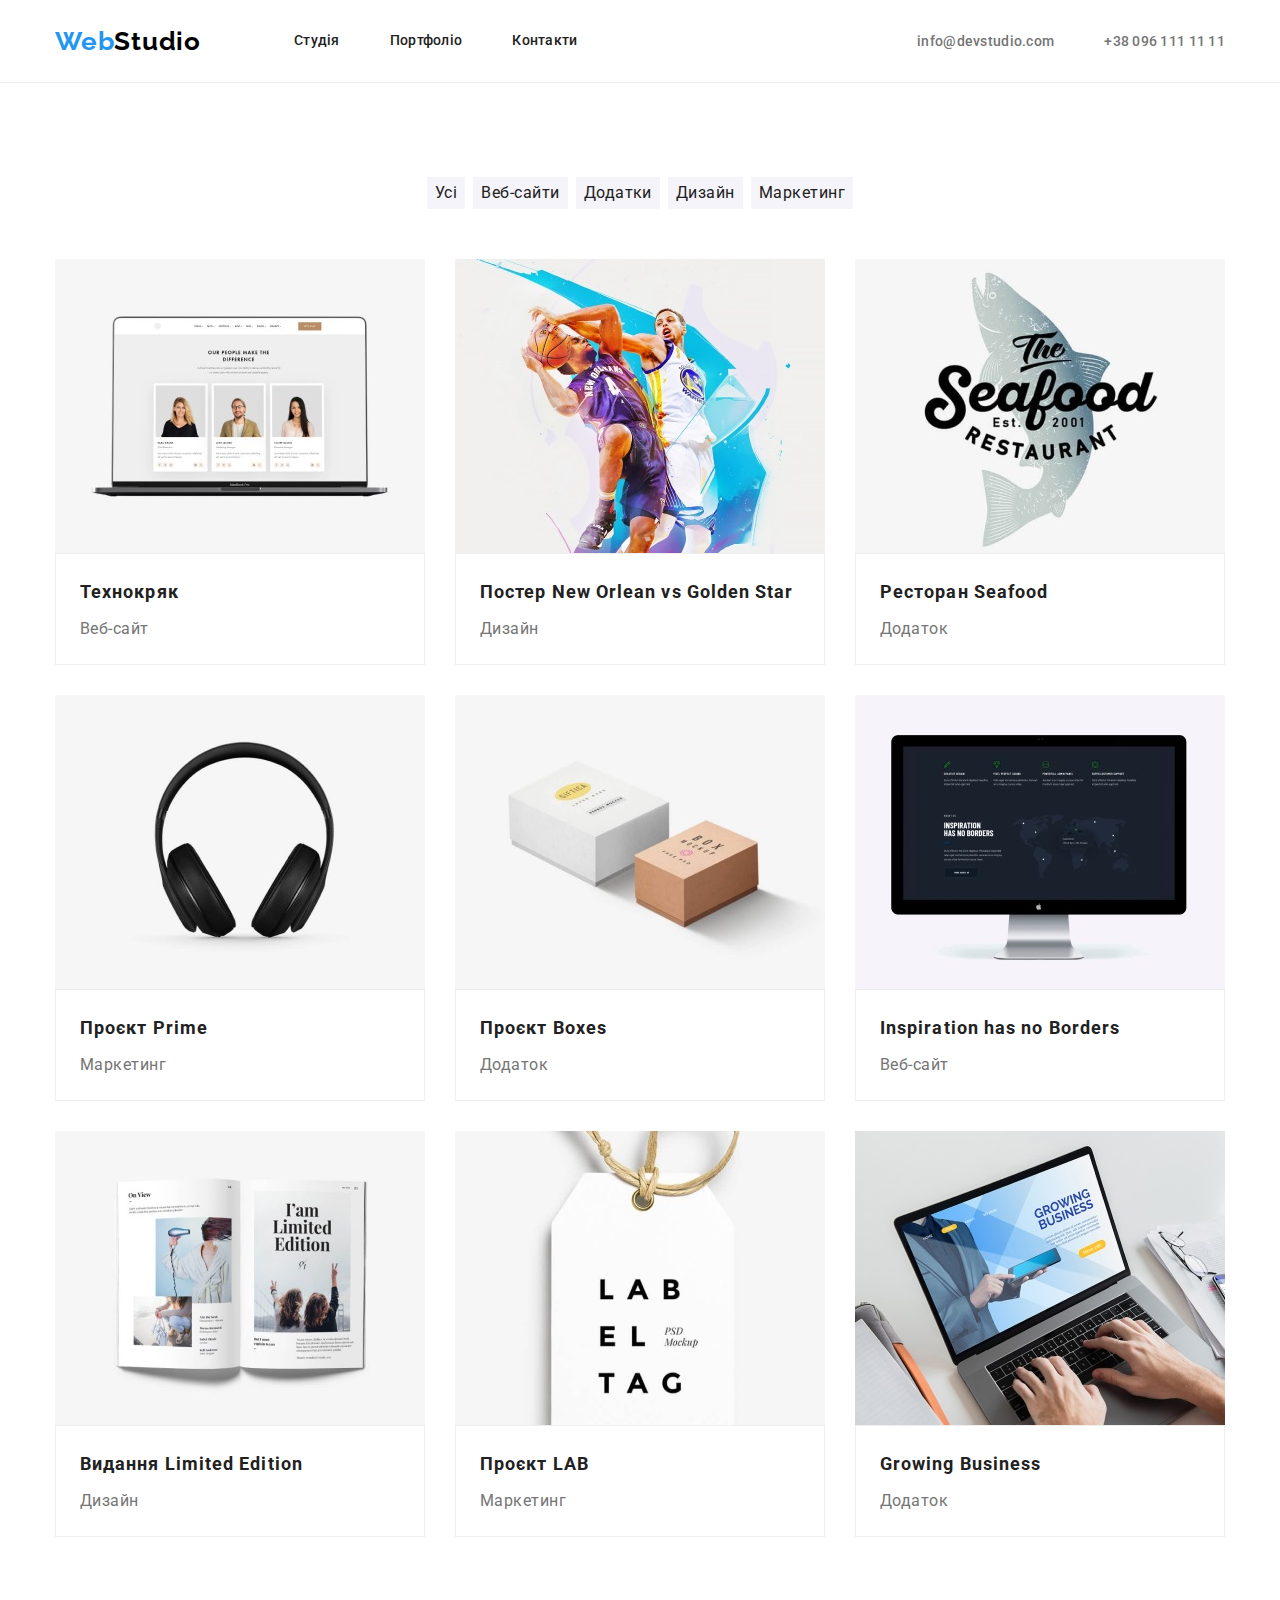
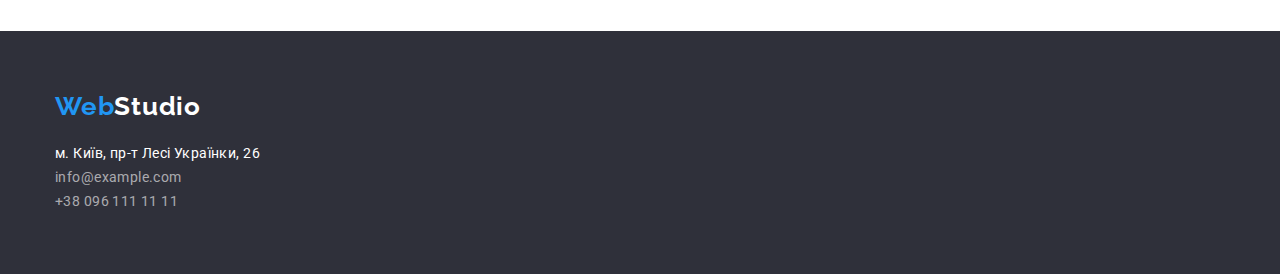
==== portfolio.html @ 63d6c664 "Initial commit" ====
<!DOCTYPE html>
<html lang="en">
  <head>
    <meta charset="UTF-8" />
    <meta http-equiv="X-UA-Compatible" content="IE=edge" />
    <meta name="viewport" content="width=device-width, initial-scale=1.0" />
    <link rel="preconnect" href="https://fonts.googleapis.com" />
    <link rel="preconnect" href="https://fonts.gstatic.com" crossorigin />
    <link
      href="https://fonts.googleapis.com/css2?family=Raleway:wght@500;700&family=Roboto:wght@400;500;700;900&display=swap"
      rel="stylesheet"
    />
    <link
      rel="stylesheet"
      href="https://cdnjs.cloudflare.com/ajax/libs/modern-normalize/0.6.0/modern-normalize.min.css"
    />
    <link rel="stylesheet" href="./css/styles.css" />
    <title>Portfolio</title>
  </head>
  <body class="body">
    <header class="header">
      <div class="container container-nav">
        <nav class="nav">
          <a class="link logo-link" href="">
            <span class="logocolor">Web</span><span class="logo">Studio</span>
          </a>
          <ul class="list-nav">
            <li class="list-item"><a class="nav-link" href="./index.html">Студія</a></li>
            <li class="list-item"><a class="nav-link" href="./portfolio.html">Портфоліо</a></li>
            <li class="list-item"><a class="nav-link" href="">Контакти</a></li>
          </ul>
        </nav>
        <!-- Контактні дані -->
        <ul class="contacts-list">
          <li class="list-item">
            <a class="link" href="mailto:info@devstudio.com"
              >info@devstudio.com</a
            >
          </li>
          <li class="list-item">
            <a class="link" href="tel:+380961111111">+38 096 111 11 11</a>
          </li>
        </ul>
      </div>
    </header>

    <!-- Наші проекти -->
    <main>
      <section class="section">
        <div class="container">
          <h1 class="visually-hidden">Наше поротфоліо</h1>
          <ul class="filtr-list">
            <li>
              <button class="filtr" type="button">Усі</button>
            </li>
            <li>
              <button class="filtr" type="button">Веб-сайти</button>
            </li>
            <li>
              <button class="filtr" type="button">Додатки</button>
            </li>
            <li>
              <button class="filtr" type="button">Дизайн</button>
            </li>
            <li>
              <button class="filtr" type="button">Маркетинг</button>
            </li>
          </ul>

          <ul class="list photo-list">
            <li class="photo">
              <img
                src="./img-portfolio/img-1.jpg"
                alt="вебсайт Технокряк"
                width="370"
              />
              <div class="photo-items">
                <h3 class="photo-subtitle">Технокряк</h3>
                <p class="photo-text">Веб-сайт</p>
              </div>
            </li>
            <li class="photo">
              <img src="./img-portfolio/img-2.jpg" alt="Постер" width="370" />
              <div class="photo-items">
                <h3 class="photo-subtitle">Постер New Orlean vs Golden Star</h3>
                <p class="photo-text">Дизайн</p>
              </div>
            </li>
            <li class="photo">
              <img
                src="./img-portfolio/img-3.jpg"
                alt="Постер Ресторан"
                width="370"
              />
              <div class="photo-items">
                <h3 class="photo-subtitle">Ресторан Seafood</h3>
                <p class="photo-text">Додаток</p>
              </div>
            </li>
            <li class="photo">
              <img
                src="./img-portfolio/img-4.jpg"
                alt="Проект Прайм"
                width="370"
              />
              <div class="photo-items">
                <h3 class="photo-subtitle">Проєкт Prime</h3>
                <p class="photo-text">Маркетинг</p>
              </div>
            </li>
            <li class="photo">
              <img
                src="./img-portfolio/img-5.jpg"
                alt="Проект Боксез"
                width="370"
              />
              <div class="photo-items">
                <h3 class="photo-subtitle">Проєкт Boxes</h3>
                <p class="photo-text">Додаток</p>
              </div>
            </li>
            <li class="photo">
              <img
                src="./img-portfolio/img-6.jpg"
                alt="вебсайт Інспірейшн"
                width="370"
              />
              <div class="photo-items">
                <h3 class="photo-subtitle">Inspiration has no Borders</h3>
                <p class="photo-text">Веб-сайт</p>
              </div>
            </li>
            <li class="photo">
              <img
                src="./img-portfolio/img-7.jpg"
                alt="Дизайн Видання"
                width="370"
              />
              <div class="photo-items">
                <h3 class="photo-subtitle">Видання Limited Edition</h3>
                <p class="photo-text">Дизайн</p>
              </div>
            </li>
            <li class="photo">
              <img
                src="./img-portfolio/img-8.jpg"
                alt="Проект Лаб"
                width="370"
              />
              <div class="photo-items">
                <h3 class="photo-subtitle">Проєкт LAB</h3>
                <p class="photo-text">Маркетинг</p>
              </div>
            </li>
            <li class="photo">
              <img
                src="./img-portfolio/img-9.jpg"
                alt="Розвито Бізнесу"
                width="370"
              />
              <div class="photo-items">
                <h3 class="photo-subtitle">Growing Business</h3>
                <p class="photo-text">Додаток</p>
              </div>
            </li>
          </ul>
        </div>
      </section>
    </main>
    <!-- Підвал -->
    <footer class="footer">
      <div class="container">
        <a class="link" href="./index.html">
          <span class="footer-logocolor">Web</span
          ><span class="footer-logo">Studio</span>
        </a>
        <address class="address">
          <ul class="address-list">
            <li>
              <a
                class="address-link"
                href="https://www.google.com/maps/place/%D0%B1%D1%83%D0%BB.+%D0%9B%D0%B5%D1%81%D0%B8+%D0%A3%D0%BA%D1%80%D0%B0%D0%B8%D0%BD%D0%BA%D0%B8,+26,+%D0%9A%D0%B8%D0%B5%D0%B2,+02000/@50.4265807,30.5383858,17z/data=!3m1!4b1!4m5!3m4!1s0x40d4cf0e033ecbe9:0x57a4dffefec77da0!8m2!3d50.4265807!4d30.5383858"
                >м. Київ, пр-т Лесі Українки, 26</a
              >
            </li>
            <li>
              <a class="contacts-link" href="mailto:info@example.com"
                >info@example.com</a
              >
            </li>
            <li>
              <a class="contacts-link" href="tel:++380961111111"
                >+38 096 111 11 11</a
              >
            </li>
          </ul>
        </address>
      </div>
    </footer>
  </body>
</html>
---- css/styles.css ----
html {
  box-sizing: border-box;
}

*,
*::before,
*::after {
}

:root {
  /* Fonts */

  /* Text colors */
  --subtitle-col: #212121;
  --txt-col: #757575;
  --txt-but: #ffffff;

  /* Background colors */
  --main-cl: #f5f5f5;
  --backgr-filtr: #f5f4fa;
  --backgr-col: #2f303a;

  /* Other */
  --accent-cl: #2196f3;
}

body {
  font-family: "Roboto", sans-serif;
  color: var(--main-cl);
  margin: 0;
}

img {
  display: block;
  max-width: 100%;
  height: auto;
}

ul {
  margin: 0;
  padding: 0;
  list-style: none;
}

h1,
h2,
h3,
h4,
h5,
h6,
p {
  margin: 0;
}

.hidden {
  position: absolute;
  width: 1px;
  height: 1px;
  margin: -1px;
  border: 0;
  padding: 0;
  white-space: nowrap;
  clip-path: inset(100%);
  clip: rect(0 0 0 0);
  overflow: hidden;
}

.container {
  width: 1200px;
  padding-left: 15px;
  padding-right: 15px;
  margin-left: auto;
  margin-right: auto;
}

.header {
  border-bottom: 1px solid #ececec;
}

.nav {
  display: flex;
  align-items: center;
}

.container-nav {
  display: flex;
  align-items: center;
}

.logo-link {
  margin-right: 93px;
}
.logo {
  font-family: Raleway;
  font-weight: 700;
  font-size: 26px;
  line-height: 1.19;
  letter-spacing: 0.03em;
  color: #000000;
}
.logocolor {
  font-family: Raleway;
  font-style: normal;
  font-weight: 700;
  font-size: 26px;
  line-height: 1.19;
  letter-spacing: 0.03em;
  color: var(--accent-cl);
}

.list {
  display: flex;
  margin: 0;
  padding: 0;
}

.list-nav {
  display: flex;
  padding-top: 32px;
  padding-bottom: 32px;
  gap: 50px;
}

.list .list-item + .list-item {
  margin-left: 50px;
}

.nav-link {
  display: block;

  color: var(--subtitle-col);
  font-weight: 500;
  font-size: 14px;
  line-height: 1.14;
  letter-spacing: 0.02em;
  text-decoration: none;
}

.nav-link:hover,
.nav-link:focus {
  color: var(--accent-cl);
}

/* Контактні дані */
.link:hover,
.link:focus {
  color: var(--accent-cl);
}

.contacts-list {
  display: flex;
  margin-left: auto;
  padding-top: 32px;
  padding-bottom: 32px;
}

.contacts-list .list-item + .list-item {
  margin-left: 50px;
}

.link {
  font-weight: 500;
  font-size: 14px;
  line-height: 1.14;
  letter-spacing: 0.02em;
  text-decoration: none;
  color: var(--txt-col);
}

.section {
  padding-top: 94px;
  padding-bottom: 94px;
}

/* Секція HERO */
.section-hero {
  background: var(--backgr-col);
  text-align: center;
  padding-top: 200px;
  padding-bottom: 200px;
}

.slogan {
  font-size: 44px;
  line-height: 1.36;
  letter-spacing: 0.06em;
  text-transform: uppercase;
  color: var(--txt-but);
  margin-bottom: 30px;
  width: 620px;
  margin-left: auto;
  margin-right: auto;
}

.btn {
  background: var(--accent-cl);
  border-radius: 4px;
  padding: 10px 32px;
  border: 0px;
  margin-right: auto;
  margin-left: auto;
  text-align: center;
}

.btn-text {
  font-weight: 700;
  font-size: 16px;
  line-height: 1.87;
  align-items: center;
  text-align: center;
  letter-spacing: 0.06em;
  color: var(--txt-but);
}

/* Наші переваги */

.visually-hidden {
  position: absolute;
  width: 1px;
  height: 1px;
  margin: -1px;
  border: 0;
  padding: 0;
  white-space: nowrap;
  clip-path: inset(100%);
  clip: rect(0 0 0 0);
  overflow: hidden;
}

.list-title {
  text-transform: uppercase;
  font-size: 14px;
  line-height: 1.14;
  letter-spacing: 0.03em;
  color: var(--subtitle-col);
  margin-bottom: 10px;
}

.list-text {
  font-size: 14px;
  line-height: 1.71;
  letter-spacing: 0.03em;
  color: var(--txt-col);
  margin: 0;
}

.pref-text:not(:last-child) {
  margin-right: 30px;
}

.work {
  padding-top: 0;
}

.subtitle {
  font-size: 36px;
  line-height: 1.16;
  text-align: center;
  letter-spacing: 0.03em;
  color: var(--subtitle-col);
  margin-bottom: 50px;
}

.work-cards {
  align-items: center;
  gap: 30px;
}

/* Наша команда */
.team {
  background-color: #f5f4fa;
}

.team-list {
  gap: 30px;
}
.team-person {
  font-weight: 500;
  font-size: 16px;
  line-height: 1.18;
  text-align: center;
  letter-spacing: 0.03em;
  margin-bottom: 10px;
  color: var(--subtitle-col);
}

.team-position {
  font-weight: 400;
  font-size: 16px;
  line-height: 1.18;
  text-align: center;
  letter-spacing: 0.03em;
  color: var(--txt-col);
}

.photo-wrapp {
  padding: 30px 0;
}

/* Підвал */
.footer {
  background: var(--backgr-col);
  padding-top: 60px;
  padding-bottom: 60px;
}

.footer-logocolor {
  font-family: "Raleway";
  font-style: normal;
  font-weight: 700;
  font-size: 26px;
  line-height: 1.19;
  letter-spacing: 0.03em;
  color: var(--accent-cl);
}

.footer-logo {
  font-family: "Raleway";
  font-weight: 700;
  font-size: 26px;
  line-height: 1.19;
  letter-spacing: 0.03em;
  color: var(--txt-but);
}

.address {
  margin-top: 20px;
}

.footer-item :not(:last-child) {
  margin-bottom: 9px;
}

.address-list {
  list-style: none;
  text-decoration: none;
}

.address-link {
  font-weight: 400;
  font-size: 14px;
  line-height: 1.71;
  letter-spacing: 0.03em;
  text-decoration: none;
  list-style: none;
  font-style: normal;
  color: var(--txt-but);
}

.contacts-link {
  font-weight: 400;
  font-size: 14px;
  line-height: 1.71;
  letter-spacing: 0.03em;
  text-decoration: none;
  font-style: normal;
  color: rgba(255, 255, 255, 0.6);
}

.port-list {
  display: flex;
  gap: 8px;
  justify-content: center;
}

.filtr:hover,
.filtr:focus {
  color: var(--txt-but);
  background-color: var(--accent-cl);
}

.filtr {
  font-family: inherit;
  background: var(--backgr-filtr);
  font-size: 16px;
  line-height: 1.62;
  letter-spacing: 0.03em;
  color: var(--subtitle-col);
  cursor: pointer;
  border-color: transparent;
}

.filtr-list {
  display: flex;
  gap: 8px;
  justify-content: center;
}

.photo-list {
  flex-wrap: wrap;
  margin-top: 50px;
  gap: 30px;
}

.photo-subtitle {
  font-size: 18px;
  line-height: 2;
  letter-spacing: 0.06em;
  color: var(--subtitle-col);
}

.photo-text {
  font-size: 16px;
  line-height: 1.87;
  letter-spacing: 0.03em;
  margin-top: 4px;
  color: var(--txt-col);
}

.photo-items {
  border-top: none;
  padding: 20px 24px;
  border: 1px solid #eeeeee;
}
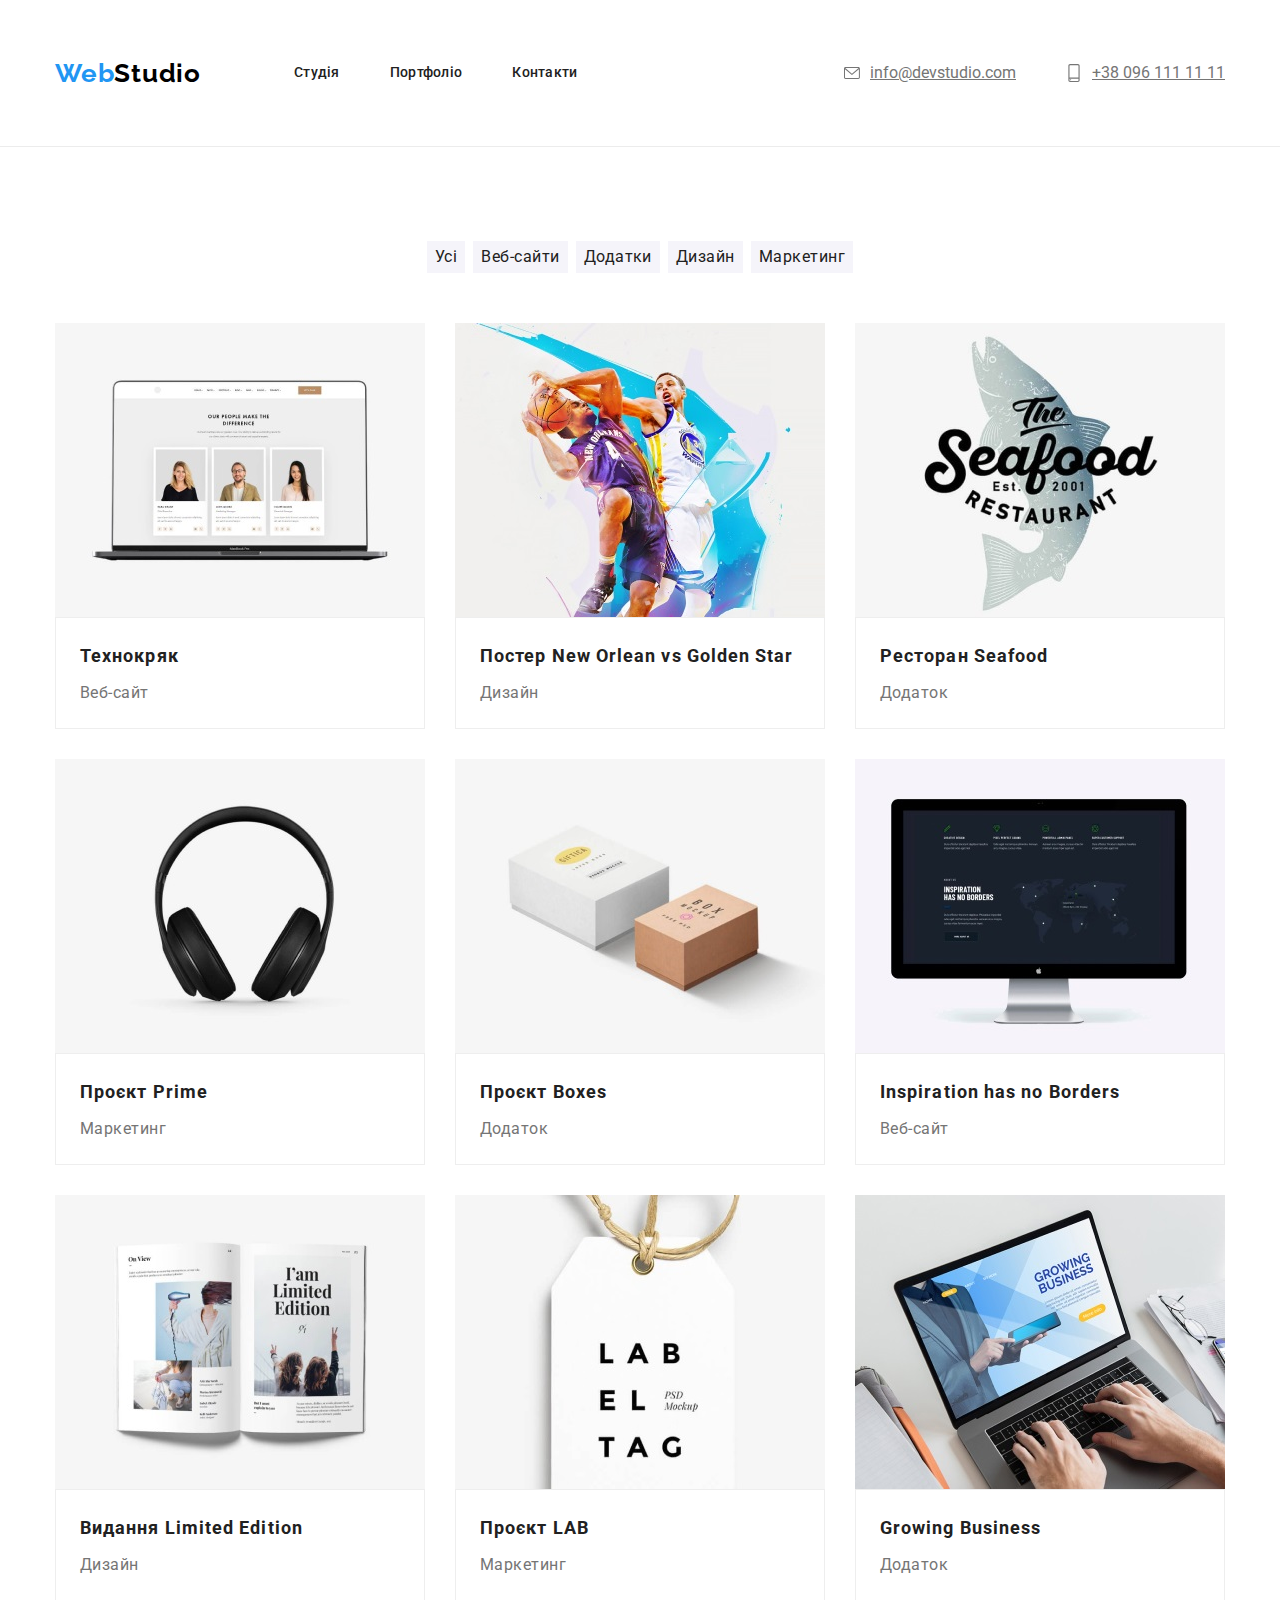
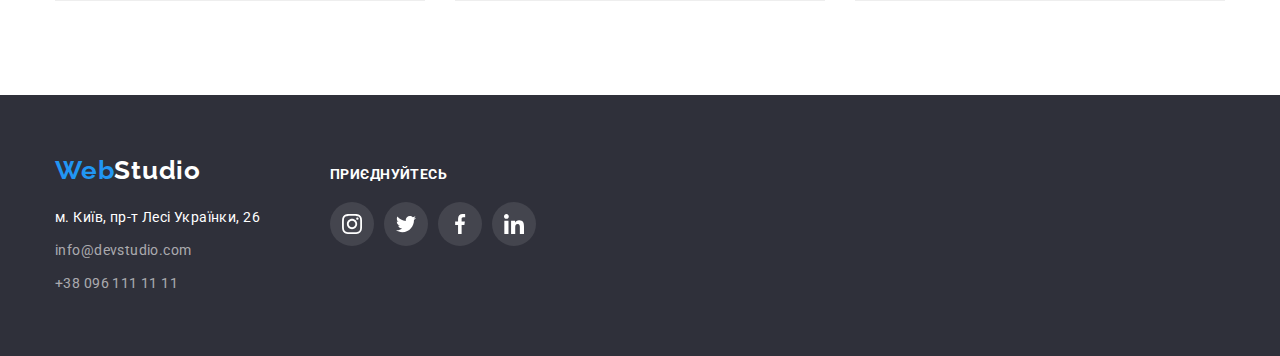
==== commit 82828a42: "end" ====
--- a/portfolio.html
+++ b/portfolio.html
@@ -25,20 +25,32 @@
             <span class="logocolor">Web</span><span class="logo">Studio</span>
           </a>
           <ul class="list-nav">
-            <li class="list-item"><a class="nav-link" href="./index.html">Студія</a></li>
-            <li class="list-item"><a class="nav-link" href="./portfolio.html">Портфоліо</a></li>
+            <li class="list-item">
+              <a class="nav-link" href="./index.html">Студія</a>
+            </li>
+            <li class="list-item">
+              <a class="nav-link" href="./portfolio.html">Портфоліо</a>
+            </li>
             <li class="list-item"><a class="nav-link" href="">Контакти</a></li>
           </ul>
         </nav>
         <!-- Контактні дані -->
         <ul class="contacts-list">
           <li class="list-item">
-            <a class="link" href="mailto:info@devstudio.com"
-              >info@devstudio.com</a
+            <a class="link-mail" href="mailto:info@devstudio.com">
+              <svg class="envelope" width="16" height="18">
+                <use href="./images/sprite.svg#envelope"></use>
+              </svg>
+              info@devstudio.com</a
             >
           </li>
           <li class="list-item">
-            <a class="link" href="tel:+380961111111">+38 096 111 11 11</a>
+            <a class="link-tel" href="tel:+380961111111">
+              <svg class="smartphone" width="16" height="18">
+                <use href="./images/sprite.svg#smartphone"></use>
+              </svg>
+              +38 096 111 11 11</a
+            >
           </li>
         </ul>
       </div>
@@ -70,7 +82,7 @@
           <ul class="list photo-list">
             <li class="photo">
               <img
-                src="./img-portfolio/img-1.jpg"
+                src="./images/img-portfolio/img-1.jpg"
                 alt="вебсайт Технокряк"
                 width="370"
               />
@@ -80,7 +92,11 @@
               </div>
             </li>
             <li class="photo">
-              <img src="./img-portfolio/img-2.jpg" alt="Постер" width="370" />
+              <img
+                src="./images/img-portfolio/img-2.jpg"
+                alt="Постер"
+                width="370"
+              />
               <div class="photo-items">
                 <h3 class="photo-subtitle">Постер New Orlean vs Golden Star</h3>
                 <p class="photo-text">Дизайн</p>
@@ -88,7 +104,7 @@
             </li>
             <li class="photo">
               <img
-                src="./img-portfolio/img-3.jpg"
+                src="./images/img-portfolio/img-3.jpg"
                 alt="Постер Ресторан"
                 width="370"
               />
@@ -99,7 +115,7 @@
             </li>
             <li class="photo">
               <img
-                src="./img-portfolio/img-4.jpg"
+                src="./images/img-portfolio/img-4.jpg"
                 alt="Проект Прайм"
                 width="370"
               />
@@ -110,7 +126,7 @@
             </li>
             <li class="photo">
               <img
-                src="./img-portfolio/img-5.jpg"
+                src="./images/img-portfolio/img-5.jpg"
                 alt="Проект Боксез"
                 width="370"
               />
@@ -121,7 +137,7 @@
             </li>
             <li class="photo">
               <img
-                src="./img-portfolio/img-6.jpg"
+                src="./images/img-portfolio/img-6.jpg"
                 alt="вебсайт Інспірейшн"
                 width="370"
               />
@@ -132,7 +148,7 @@
             </li>
             <li class="photo">
               <img
-                src="./img-portfolio/img-7.jpg"
+                src="./images/img-portfolio/img-7.jpg"
                 alt="Дизайн Видання"
                 width="370"
               />
@@ -143,7 +159,7 @@
             </li>
             <li class="photo">
               <img
-                src="./img-portfolio/img-8.jpg"
+                src="./images/img-portfolio/img-8.jpg"
                 alt="Проект Лаб"
                 width="370"
               />
@@ -154,7 +170,7 @@
             </li>
             <li class="photo">
               <img
-                src="./img-portfolio/img-9.jpg"
+                src="./images/img-portfolio/img-9.jpg"
                 alt="Розвито Бізнесу"
                 width="370"
               />
@@ -169,32 +185,91 @@
     </main>
     <!-- Підвал -->
     <footer class="footer">
-      <div class="container">
-        <a class="link" href="./index.html">
-          <span class="footer-logocolor">Web</span
-          ><span class="footer-logo">Studio</span>
-        </a>
-        <address class="address">
-          <ul class="address-list">
-            <li>
-              <a
-                class="address-link"
-                href="https://www.google.com/maps/place/%D0%B1%D1%83%D0%BB.+%D0%9B%D0%B5%D1%81%D0%B8+%D0%A3%D0%BA%D1%80%D0%B0%D0%B8%D0%BD%D0%BA%D0%B8,+26,+%D0%9A%D0%B8%D0%B5%D0%B2,+02000/@50.4265807,30.5383858,17z/data=!3m1!4b1!4m5!3m4!1s0x40d4cf0e033ecbe9:0x57a4dffefec77da0!8m2!3d50.4265807!4d30.5383858"
-                >м. Київ, пр-т Лесі Українки, 26</a
-              >
-            </li>
-            <li>
-              <a class="contacts-link" href="mailto:info@example.com"
-                >info@example.com</a
-              >
-            </li>
-            <li>
-              <a class="contacts-link" href="tel:++380961111111"
-                >+38 096 111 11 11</a
-              >
-            </li>
-          </ul>
-        </address>
+      <div class="container footer-container">
+        <div class="address-wrapper">
+          <a class="link" href="./index.html">
+            <span class="footer-logocolor">Web</span
+            ><span class="footer-logo">Studio</span>
+          </a>
+          <address class="address">
+            <ul class="address-list">
+              <li class="footer-item">
+                <a
+                  class="address-link"
+                  href="https://www.google.com/maps/place/%D0%B1%D1%83%D0%BB.+%D0%9B%D0%B5%D1%81%D0%B8+%D0%A3%D0%BA%D1%80%D0%B0%D0%B8%D0%BD%D0%BA%D0%B8,+26,+%D0%9A%D0%B8%D0%B5%D0%B2,+02000/@50.4265807,30.5383858,17z/data=!3m1!4b1!4m5!3m4!1s0x40d4cf0e033ecbe9:0x57a4dffefec77da0!8m2!3d50.4265807!4d30.5383858"
+                  >м. Київ, пр-т Лесі Українки, 26</a
+                >
+              </li>
+              <li class="footer-item">
+                <a class="contacts-link" href="mailto:info@devstudio.com"
+                  >info@devstudio.com</a
+                >
+              </li>
+              <li class="footer-item">
+                <a class="contacts-link" href="tel:++380961111111"
+                  >+38 096 111 11 11</a
+                >
+              </li>
+            </ul>
+          </address>
+        </div>
+        <div class="social-wrapper">
+          <p class="call">приєднуйтесь</p>
+          <ul class="socials list">
+            <li class="social-item">
+              <a
+                class="social-link-footer"
+                href="https://instagram.com"
+                target="_blank"
+                rel="noopener noreferrer"
+                aria-label="instagram"
+              >
+                <svg class="social-icon" width="20" height="20">
+                  <use href="./images/sprite.svg#instagram"></use>
+                </svg>
+              </a>
+            </li>
+            <li class="social-item">
+              <a
+                class="social-link-footer"
+                href="https://twitter.com"
+                target="_blank"
+                rel="noopener noreferrer"
+                aria-label="twitter"
+              >
+                <svg class="social-icon" width="20" height="20">
+                  <use href="./images/sprite.svg#twitter"></use>
+                </svg>
+              </a>
+            </li>
+            <li class="social-item">
+              <a
+                class="social-link-footer"
+                href="https://facebook.com"
+                target="_blank"
+                rel="noopener noreferrer"
+                aria-label="facebook"
+              >
+                <svg class="social-icon" width="20" height="20">
+                  <use href="./images/sprite.svg#facebook"></use>
+                </svg>
+              </a>
+            </li>
+            <li class="social-item">
+              <a
+                class="social-link-footer"
+                href="https://linkedin.com"
+                target="_blank"
+                rel="noopener noreferrer"
+                aria-label="linkedin"
+              >
+                <svg class="social-icon" width="20" height="20">
+                  <use href="./images/sprite.svg#linkedin"></use>
+                </svg>
+              </a>
+            </li>
+          </ul>
+        </div>
       </div>
     </footer>
   </body>
--- a/css/styles.css
+++ b/css/styles.css
@@ -19,6 +19,7 @@
   --main-cl: #f5f5f5;
   --backgr-filtr: #f5f4fa;
   --backgr-col: #2f303a;
+  --icon-cl: #afb1b8;
 
   /* Other */
   --accent-cl: #2196f3;
@@ -66,7 +67,7 @@
 }
 
 .container {
-  width: 1200px;
+  max-width: 1200px;
   padding-left: 15px;
   padding-right: 15px;
   margin-left: auto;
@@ -89,6 +90,8 @@
 
 .logo-link {
   margin-right: 93px;
+  padding-top: 32px;
+  padding-bottom: 32px;
 }
 .logo {
   font-family: Raleway;
@@ -134,10 +137,47 @@
   line-height: 1.14;
   letter-spacing: 0.02em;
   text-decoration: none;
+  padding-top: 32px;
+  padding-bottom: 32px;
 }
 
 .nav-link:hover,
 .nav-link:focus {
+  color: var(--accent-cl);
+}
+
+.link-mail {
+  display: flex;
+  gap: 10px;
+  align-items: center;
+  color: var(--txt-col);
+  padding-top: 32px;
+  padding-bottom: 32px;
+}
+
+.link-mail:hover,
+.link-mail:focus {
+  color: var(--accent-cl);
+}
+
+.envelope {
+  fill: currentColor;
+}
+
+.link-tel {
+  display: flex;
+  gap: 10px;
+  align-items: center;
+  color: var(--txt-col);
+  padding-top: 32px;
+  padding-bottom: 32px;
+}
+.smartphone {
+  fill: currentColor;
+}
+
+.link-tel:hover,
+.link-tel:focus {
   color: var(--accent-cl);
 }
 
@@ -178,6 +218,13 @@
   text-align: center;
   padding-top: 200px;
   padding-bottom: 200px;
+  background-image: linear-gradient(
+      rgba(47, 48, 58, 0.4),
+      rgba(47, 48, 58, 0.4)
+    ),
+    url(../images/img/studio.jpg);
+  background-size: cover;
+  background-position: center;
 }
 
 .slogan {
@@ -227,6 +274,16 @@
   overflow: hidden;
 }
 
+.plate {
+  display: flex;
+  background-color: var(--backgr-filtr);
+  justify-content: center;
+  align-items: center;
+  height: 120px;
+  border-radius: 4px;
+  margin-bottom: 30px;
+}
+
 .list-title {
   text-transform: uppercase;
   font-size: 14px;
@@ -269,6 +326,13 @@
 /* Наша команда */
 .team {
   background-color: #f5f4fa;
+}
+
+.photo-item {
+  background: #ffffff;
+  box-shadow: 0px 1px 3px rgb(0 0 0 / 12%), 0px 1px 1px rgb(0 0 0 / 14%),
+    0px 2px 1px rgb(0 0 0 / 20%);
+  border-radius: 0px 0px 4px 4px;
 }
 
 .team-list {
@@ -291,10 +355,66 @@
   text-align: center;
   letter-spacing: 0.03em;
   color: var(--txt-col);
+  margin-bottom: 16px;
 }
 
 .photo-wrapp {
   padding: 30px 0;
+}
+
+.socials {
+  display: flex;
+  justify-content: center;
+  align-items: center;
+  gap: 10px;
+}
+
+.social-link {
+  display: flex;
+  justify-content: center;
+  width: 44px;
+  height: 44px;
+  align-items: center;
+  color: var(--icon-cl);
+  background-color: var(--txt-but);
+  border-radius: 50%;
+}
+
+.social-link:hover,
+.social-link:focus {
+  color: var(--txt-but);
+  background-color: var(--accent-cl);
+}
+
+.social-icon {
+  fill: currentColor;
+}
+
+.clients {
+  display: flex;
+  justify-content: center;
+  gap: 30px;
+}
+
+.clients-box {
+  fill: currentColor;
+}
+
+.frame {
+  display: flex;
+  justify-content: center;
+  align-items: center;
+  width: 170px;
+  height: 92px;
+  color: var(--icon-cl);
+  border: 1px solid var(--icon-cl);
+  border-radius: 4px;
+}
+
+.frame:hover,
+.frame:focus {
+  color: var(--accent-cl);
+  border-color: var(--accent-cl);
 }
 
 /* Підвал */
@@ -302,6 +422,15 @@
   background: var(--backgr-col);
   padding-top: 60px;
   padding-bottom: 60px;
+}
+
+.footer-container {
+  display: flex;
+  align-items: baseline;
+}
+
+.address-wrapper {
+  margin-right: 70px;
 }
 
 .footer-logocolor {
@@ -327,7 +456,7 @@
   margin-top: 20px;
 }
 
-.footer-item :not(:last-child) {
+.footer-item:not(:last-child) {
   margin-bottom: 9px;
 }
 
@@ -355,6 +484,35 @@
   text-decoration: none;
   font-style: normal;
   color: rgba(255, 255, 255, 0.6);
+}
+
+.call {
+  font-family: "Roboto";
+  font-style: normal;
+  font-weight: 700;
+  font-size: 14px;
+  line-height: 16px;
+  letter-spacing: 0.03em;
+  text-transform: uppercase;
+  color: var(--txt-but);
+  margin-bottom: 20px;
+}
+
+.social-link-footer {
+  display: flex;
+  justify-content: center;
+  width: 44px;
+  height: 44px;
+  align-items: center;
+  color: var(--txt-but);
+  background-color: rgba(255, 255, 255, 10%);
+  border-radius: 50%;
+}
+
+.social-link-footer:hover,
+.social-link-footer:focus {
+  color: var(--txt-but);
+  background-color: var(--accent-cl);
 }
 
 .port-list {
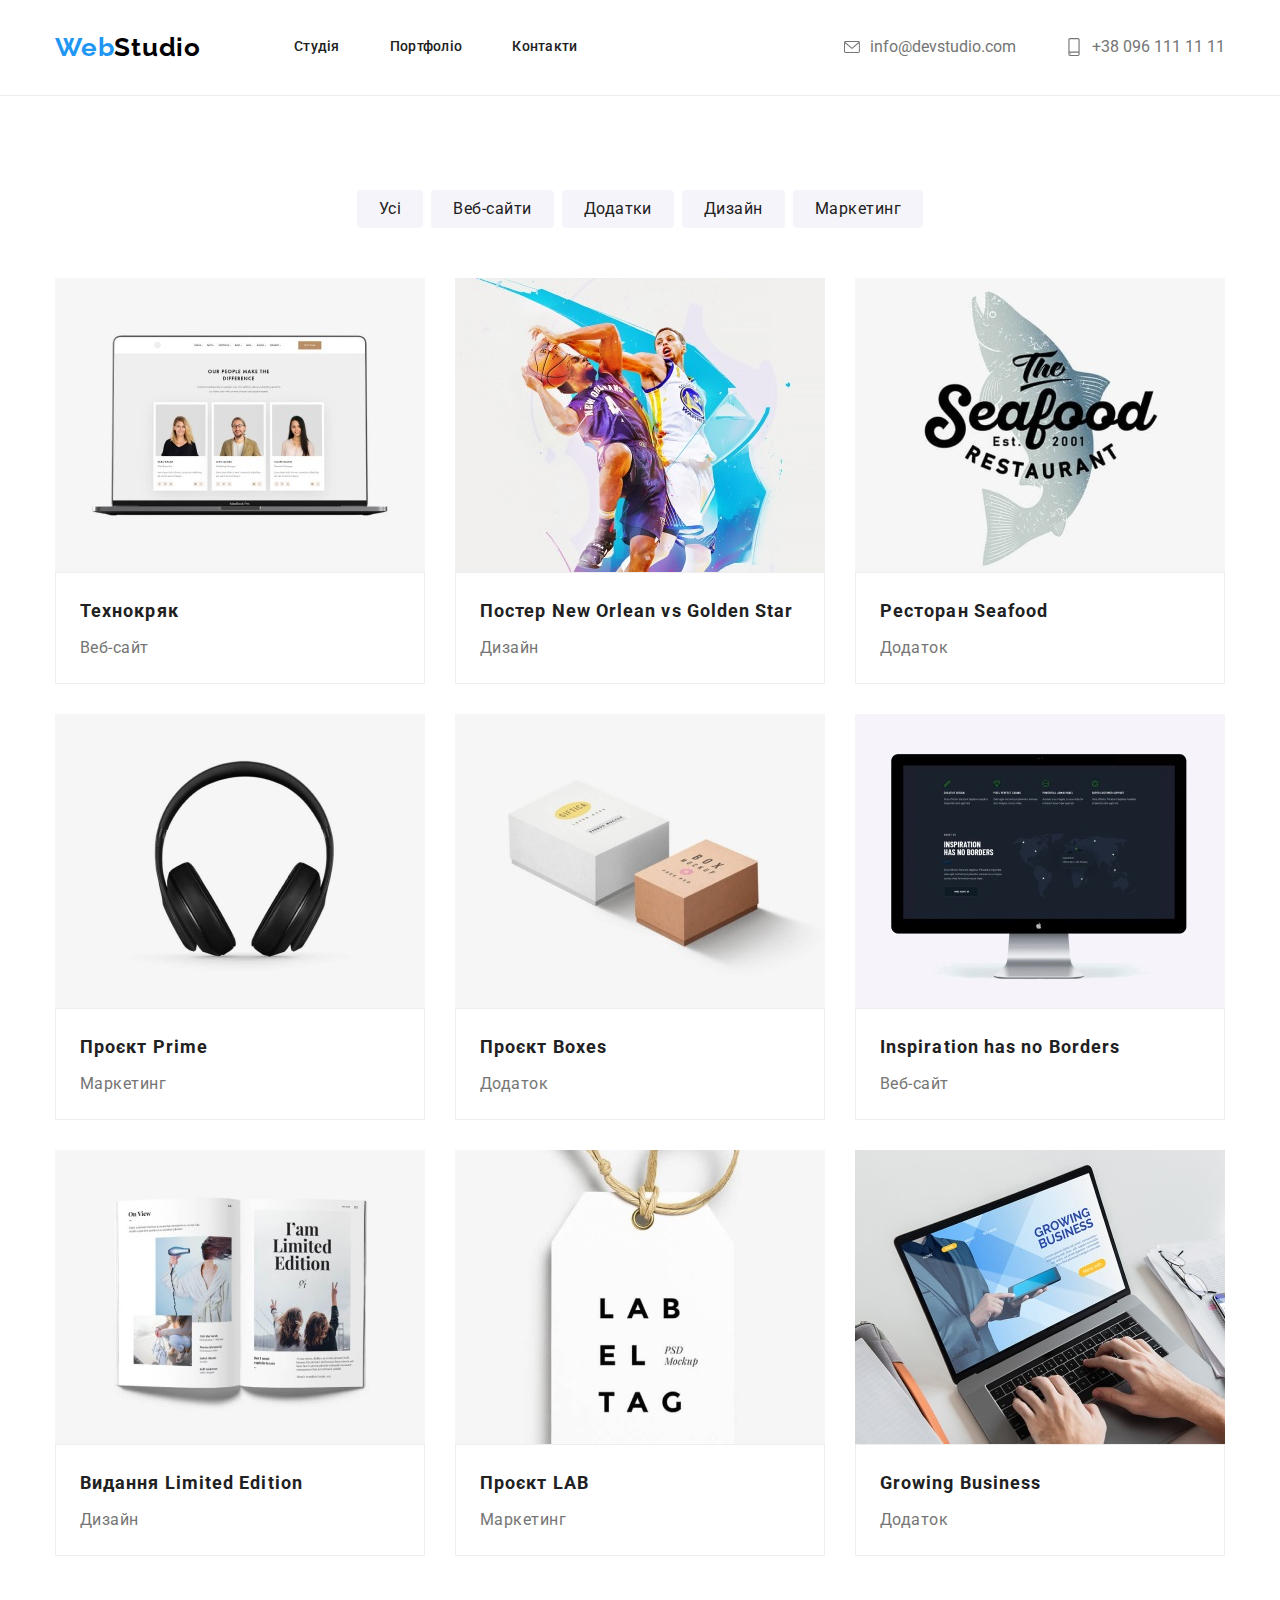
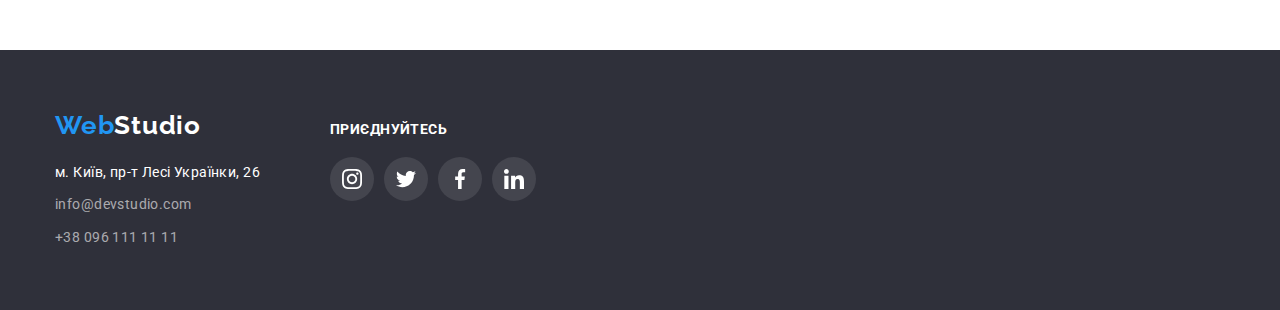
==== commit adfc454a: "portfolio" ====
--- a/portfolio.html
+++ b/portfolio.html
@@ -81,103 +81,123 @@
 
           <ul class="list photo-list">
             <li class="photo">
-              <img
-                src="./images/img-portfolio/img-1.jpg"
-                alt="вебсайт Технокряк"
-                width="370"
-              />
-              <div class="photo-items">
-                <h3 class="photo-subtitle">Технокряк</h3>
-                <p class="photo-text">Веб-сайт</p>
-              </div>
-            </li>
-            <li class="photo">
-              <img
-                src="./images/img-portfolio/img-2.jpg"
-                alt="Постер"
-                width="370"
-              />
-              <div class="photo-items">
-                <h3 class="photo-subtitle">Постер New Orlean vs Golden Star</h3>
-                <p class="photo-text">Дизайн</p>
-              </div>
-            </li>
-            <li class="photo">
-              <img
-                src="./images/img-portfolio/img-3.jpg"
-                alt="Постер Ресторан"
-                width="370"
-              />
-              <div class="photo-items">
-                <h3 class="photo-subtitle">Ресторан Seafood</h3>
-                <p class="photo-text">Додаток</p>
-              </div>
-            </li>
-            <li class="photo">
-              <img
-                src="./images/img-portfolio/img-4.jpg"
-                alt="Проект Прайм"
-                width="370"
-              />
-              <div class="photo-items">
-                <h3 class="photo-subtitle">Проєкт Prime</h3>
-                <p class="photo-text">Маркетинг</p>
-              </div>
-            </li>
-            <li class="photo">
-              <img
-                src="./images/img-portfolio/img-5.jpg"
-                alt="Проект Боксез"
-                width="370"
-              />
-              <div class="photo-items">
-                <h3 class="photo-subtitle">Проєкт Boxes</h3>
-                <p class="photo-text">Додаток</p>
-              </div>
-            </li>
-            <li class="photo">
-              <img
-                src="./images/img-portfolio/img-6.jpg"
-                alt="вебсайт Інспірейшн"
-                width="370"
-              />
-              <div class="photo-items">
-                <h3 class="photo-subtitle">Inspiration has no Borders</h3>
-                <p class="photo-text">Веб-сайт</p>
-              </div>
-            </li>
-            <li class="photo">
-              <img
-                src="./images/img-portfolio/img-7.jpg"
-                alt="Дизайн Видання"
-                width="370"
-              />
-              <div class="photo-items">
-                <h3 class="photo-subtitle">Видання Limited Edition</h3>
-                <p class="photo-text">Дизайн</p>
-              </div>
-            </li>
-            <li class="photo">
-              <img
-                src="./images/img-portfolio/img-8.jpg"
-                alt="Проект Лаб"
-                width="370"
-              />
-              <div class="photo-items">
-                <h3 class="photo-subtitle">Проєкт LAB</h3>
-                <p class="photo-text">Маркетинг</p>
-              </div>
-            </li>
-            <li class="photo">
-              <img
-                src="./images/img-portfolio/img-9.jpg"
-                alt="Розвито Бізнесу"
-                width="370"
-              />
-              <div class="photo-items">
-                <h3 class="photo-subtitle">Growing Business</h3>
-                <p class="photo-text">Додаток</p>
-              </div>
+              <a class="projects-item" href="">
+                <img
+                  src="./images/img-portfolio/img-1.jpg"
+                  alt="вебсайт Технокряк"
+                  width="370"
+                />
+                <div class="photo-items">
+                  <h3 class="photo-subtitle">Технокряк</h3>
+                  <p class="photo-text">Веб-сайт</p>
+                </div>
+              </a>
+            </li>
+            <li class="photo">
+              <a class="projects-item" href="">
+                <img
+                  src="./images/img-portfolio/img-2.jpg"
+                  alt="Постер"
+                  width="370"
+                />
+                <div class="photo-items">
+                  <h3 class="photo-subtitle">
+                    Постер New Orlean vs Golden Star
+                  </h3>
+                  <p class="photo-text">Дизайн</p>
+                </div>
+              </a>
+            </li>
+            <li class="photo">
+              <a class="projects-item" href="">
+                <img
+                  src="./images/img-portfolio/img-3.jpg"
+                  alt="Постер Ресторан"
+                  width="370"
+                />
+                <div class="photo-items">
+                  <h3 class="photo-subtitle">Ресторан Seafood</h3>
+                  <p class="photo-text">Додаток</p>
+                </div>
+              </a>
+            </li>
+            <li class="photo">
+              <a class="projects-item" href="">
+                <img
+                  src="./images/img-portfolio/img-4.jpg"
+                  alt="Проект Прайм"
+                  width="370"
+                />
+                <div class="photo-items">
+                  <h3 class="photo-subtitle">Проєкт Prime</h3>
+                  <p class="photo-text">Маркетинг</p>
+                </div>
+              </a>
+            </li>
+            <li class="photo">
+              <a class="projects-item" href="">
+                <img
+                  src="./images/img-portfolio/img-5.jpg"
+                  alt="Проект Боксез"
+                  width="370"
+                />
+                <div class="photo-items">
+                  <h3 class="photo-subtitle">Проєкт Boxes</h3>
+                  <p class="photo-text">Додаток</p>
+                </div>
+              </a>
+            </li>
+            <li class="photo">
+              <a class="projects-item" href="">
+                <img
+                  src="./images/img-portfolio/img-6.jpg"
+                  alt="вебсайт Інспірейшн"
+                  width="370"
+                />
+                <div class="photo-items">
+                  <h3 class="photo-subtitle">Inspiration has no Borders</h3>
+                  <p class="photo-text">Веб-сайт</p>
+                </div>
+              </a>
+            </li>
+            <li class="photo">
+              <a class="projects-item" href="">
+                <img
+                  src="./images/img-portfolio/img-7.jpg"
+                  alt="Дизайн Видання"
+                  width="370"
+                />
+                <div class="photo-items">
+                  <h3 class="photo-subtitle">Видання Limited Edition</h3>
+                  <p class="photo-text">Дизайн</p>
+                </div>
+              </a>
+            </li>
+            <li class="photo">
+              <a class="projects-item" href="">
+                <img
+                  src="./images/img-portfolio/img-8.jpg"
+                  alt="Проект Лаб"
+                  width="370"
+                />
+                <div class="photo-items">
+                  <h3 class="photo-subtitle">Проєкт LAB</h3>
+                  <p class="photo-text">Маркетинг</p>
+                </div>
+              </a>
+            </li>
+            <li class="photo">
+              <a class="projects-item" href="">
+                <img
+                  src="./images/img-portfolio/img-9.jpg"
+                  alt="Розвито Бізнесу"
+                  width="370"
+                />
+                <div class="photo-items">
+                  <h3 class="photo-subtitle">Growing Business</h3>
+                  <p class="photo-text">Додаток</p>
+                </div>
+              </a>
             </li>
           </ul>
         </div>
--- a/css/styles.css
+++ b/css/styles.css
@@ -119,8 +119,6 @@
 
 .list-nav {
   display: flex;
-  padding-top: 32px;
-  padding-bottom: 32px;
   gap: 50px;
 }
 
@@ -153,6 +151,7 @@
   color: var(--txt-col);
   padding-top: 32px;
   padding-bottom: 32px;
+  text-decoration: none;
 }
 
 .link-mail:hover,
@@ -171,6 +170,7 @@
   color: var(--txt-col);
   padding-top: 32px;
   padding-bottom: 32px;
+  text-decoration: none;
 }
 .smartphone {
   fill: currentColor;
@@ -190,9 +190,7 @@
 .contacts-list {
   display: flex;
   margin-left: auto;
-  padding-top: 32px;
-  padding-bottom: 32px;
-}
+  }
 
 .contacts-list .list-item + .list-item {
   margin-left: 50px;
@@ -225,6 +223,7 @@
     url(../images/img/studio.jpg);
   background-size: cover;
   background-position: center;
+  background-repeat: no-repeat;
 }
 
 .slogan {
@@ -536,12 +535,25 @@
   color: var(--subtitle-col);
   cursor: pointer;
   border-color: transparent;
+  border: none;
+  padding: 6px 22px;
+  border-radius: 4px;
 }
 
 .filtr-list {
   display: flex;
   gap: 8px;
   justify-content: center;
+}
+
+.projects-item {
+  text-decoration: none;
+  display: block;
+}
+
+.projects-item:hover,
+.projects-item:focus {
+box-shadow: 0px 4px 4px 0px rgba(0, 0, 0, 25%);
 }
 
 .photo-list {
